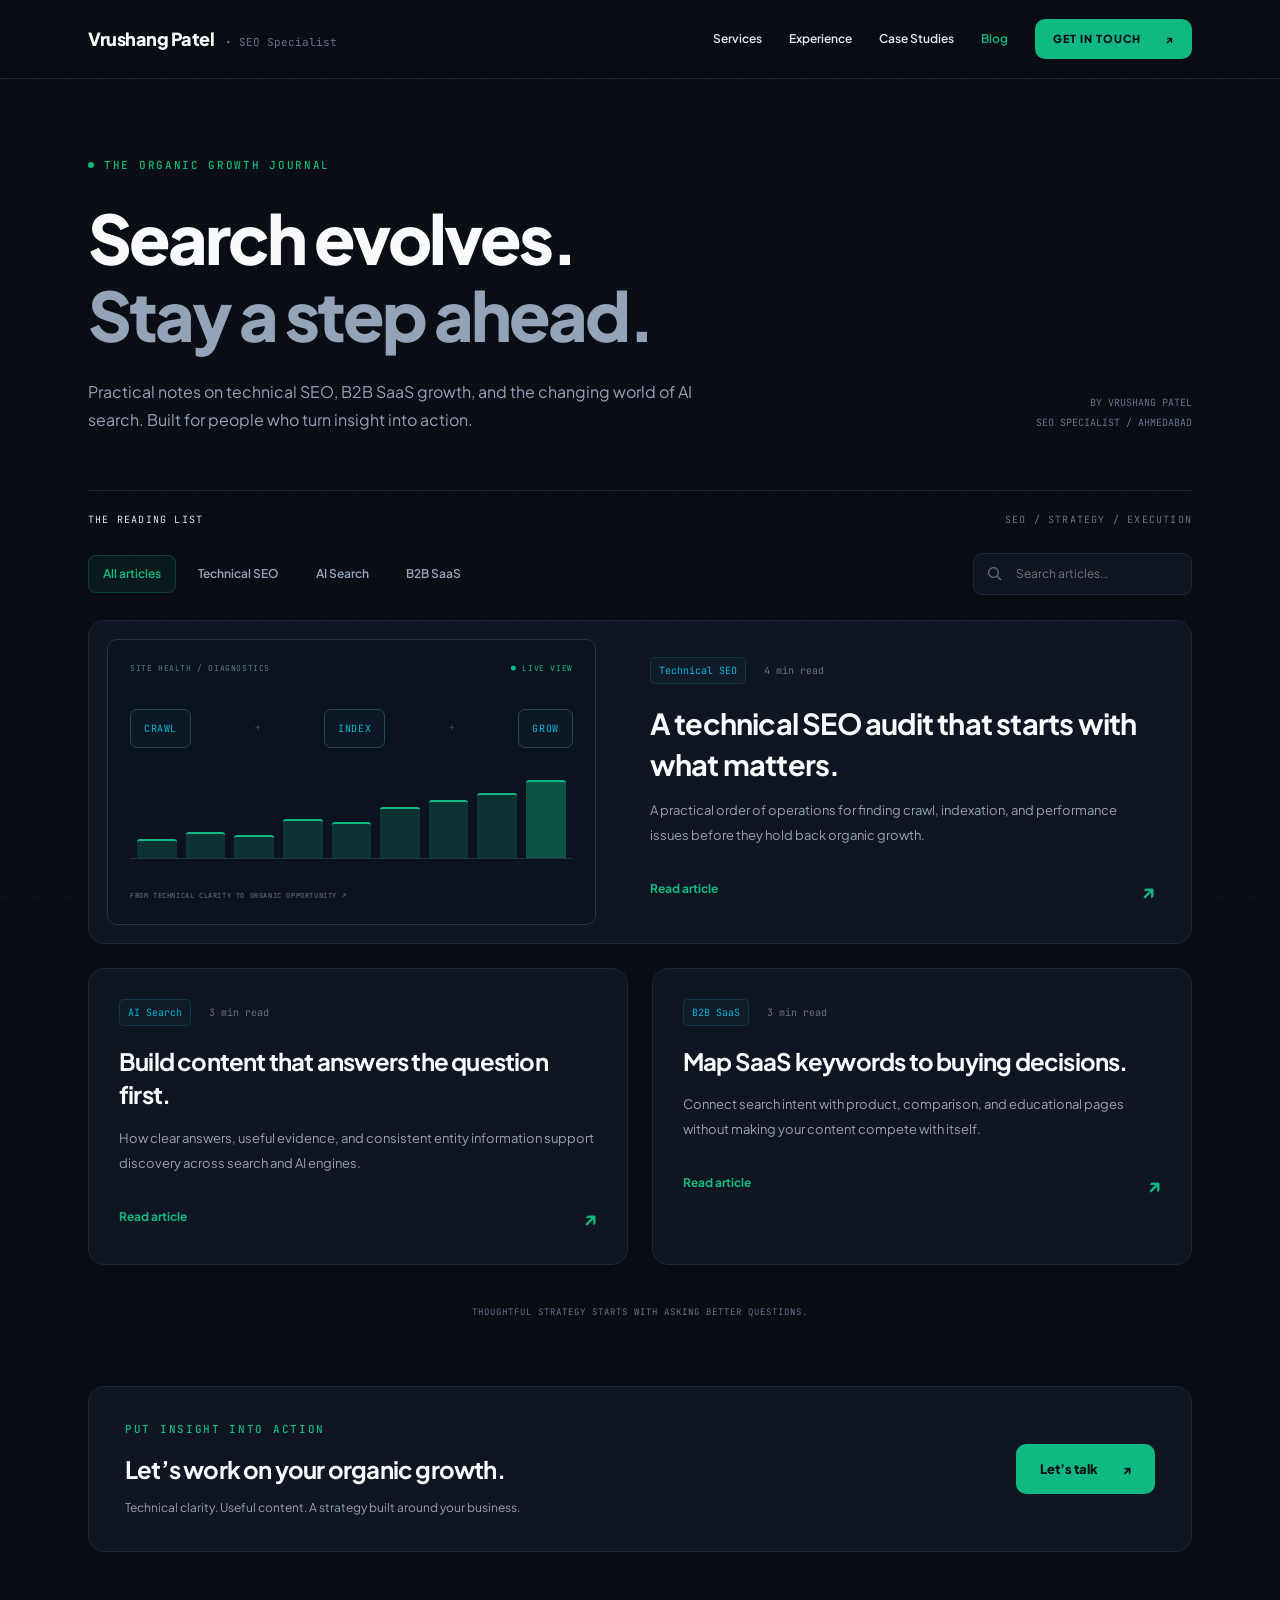
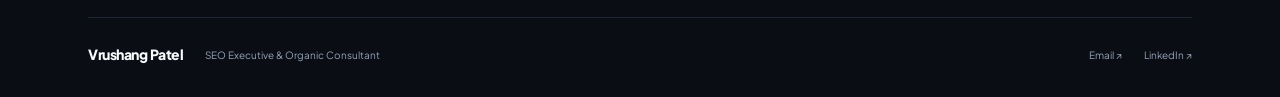
==== blog/index.html @ 7346ffe2 "Add blog section matching the portfolio's dark theme (6af0bf8966bda3c02c899f3e)" ====
<!DOCTYPE html><html lang="en"><head><meta charset="UTF-8"><meta name="viewport" content="width=device-width, initial-scale=1"><title>Blog — SEO &amp; Organic Growth Insights | Vrushang Patel</title><meta name="description" content="Practical articles on technical SEO, B2B SaaS keyword strategy, and AI search by Vrushang Patel."><link rel="preconnect" href="https://fonts.googleapis.com"><link rel="preconnect" href="https://fonts.gstatic.com" crossorigin><link href="https://fonts.googleapis.com/css2?family=Plus+Jakarta+Sans:wght@400;500;600;700;800&family=JetBrains+Mono:wght@400;500&display=swap" rel="stylesheet"><link rel="stylesheet" href="/blog/blog.css"><script src="/blog/blog.js" defer></script></head><body><a class="skip" href="#main">Skip to content</a><header class="site-header"><nav class="wrap nav" aria-label="Main navigation"><a class="brand" href="/">Vrushang Patel <span>• SEO Specialist</span></a><button class="menu-button" aria-expanded="false" aria-controls="nav-links">Menu <span aria-hidden="true">☰</span></button><div id="nav-links" class="nav-links"><a href="/#services">Services</a><a href="/#experience">Experience</a><a href="/#impact">Case Studies</a><a href="/blog/" aria-current="page">Blog</a><a class="button small" href="/#contact">Get in Touch <span aria-hidden="true">↗</span></a></div></nav></header><main id="main"><section class="wrap hero"><p class="eyebrow"><span class="status-dot"></span> THE ORGANIC GROWTH JOURNAL</p><h1>Search evolves.<br><span>Stay a step ahead.</span></h1><div class="hero-bottom"><p>Practical notes on technical SEO, B2B SaaS growth, and the changing world of AI search. Built for people who turn insight into action.</p><span class="mono">BY VRUSHANG PATEL<br>SEO SPECIALIST / AHMEDABAD</span></div></section><section class="wrap articles" aria-label="Blog articles"><div class="section-label"><span>THE READING LIST</span><span>SEO / STRATEGY / EXECUTION</span></div><div class="tools" hidden><div class="filters" role="group" aria-label="Filter by topic"><button class="filter" aria-pressed="true" data-filter="All articles">All articles</button><button class="filter" aria-pressed="false" data-filter="Technical SEO">Technical SEO</button><button class="filter" aria-pressed="false" data-filter="AI Search">AI Search</button><button class="filter" aria-pressed="false" data-filter="B2B SaaS">B2B SaaS</button></div><label class="search"><span class="sr-only">Search articles</span><svg width="18" height="18" viewBox="0 0 24 24" fill="none" stroke="currentColor" stroke-width="1.6" aria-hidden="true"><circle cx="10" cy="10" r="6.5"/><path d="m15 15 5 5"/></svg><input type="search" placeholder="Search articles…" id="search"></label></div><p id="results-status" class="sr-only" role="status" aria-live="polite"></p><div class="post-grid"><article class="post featured" data-category="Technical SEO"><div class="diagram" aria-hidden="true"><div class="diagram-top"><span>SITE HEALTH / DIAGNOSTICS</span><span class="signal">● LIVE VIEW</span></div><div class="diagram-path"><span>CRAWL</span><i>→</i><span>INDEX</span><i>→</i><span>GROW</span></div><div class="chart"><b></b><b></b><b></b><b></b><b></b><b></b><b></b><b></b><b></b></div><div class="diagram-bottom">FROM TECHNICAL CLARITY TO ORGANIC OPPORTUNITY ↗</div></div><div class="post-copy"><div class="post-meta"><span class="tag">Technical SEO</span><span>4 min read</span></div><h2><a href="/blog/technical-seo-audit/">A technical SEO audit that starts with what matters.</a></h2><p>A practical order of operations for finding crawl, indexation, and performance issues before they hold back organic growth.</p><a class="read-link" href="/blog/technical-seo-audit/">Read article <span aria-hidden="true">↗</span></a></div></article><article class="post " data-category="AI Search"><div class="post-copy"><div class="post-meta"><span class="tag">AI Search</span><span>3 min read</span></div><h3><a href="/blog/content-for-ai-search/">Build content that answers the question first.</a></h3><p>How clear answers, useful evidence, and consistent entity information support discovery across search and AI engines.</p><a class="read-link" href="/blog/content-for-ai-search/">Read article <span aria-hidden="true">↗</span></a></div></article><article class="post " data-category="B2B SaaS"><div class="post-copy"><div class="post-meta"><span class="tag">B2B SaaS</span><span>3 min read</span></div><h3><a href="/blog/saas-keyword-mapping/">Map SaaS keywords to buying decisions.</a></h3><p>Connect search intent with product, comparison, and educational pages without making your content compete with itself.</p><a class="read-link" href="/blog/saas-keyword-mapping/">Read article <span aria-hidden="true">↗</span></a></div></article></div><div class="empty" hidden><h2>No articles found.</h2><p>Try a different search or explore another topic.</p><button class="button" id="reset">Show all articles</button></div><p class="end-note mono">THOUGHTFUL STRATEGY STARTS WITH ASKING BETTER QUESTIONS.</p></section></main><section class="wrap contact-panel"><div><p class="eyebrow">PUT INSIGHT INTO ACTION</p><h2>Let’s work on your organic growth.</h2><p>Technical clarity. Useful content. A strategy built around your business.</p></div><a class="button" href="/#contact">Let’s talk <span aria-hidden="true">↗</span></a></section><footer class="wrap footer"><a class="brand" href="/">Vrushang Patel</a><span>SEO Executive &amp; Organic Consultant</span><a href="mailto:vrushangp14@gmail.com">Email ↗</a><a href="https://linkedin.com/in/vrushang-patel-seo-analyst">LinkedIn ↗</a></footer></body></html>
---- blog/blog.css ----
:root{color-scheme:dark;--bg:#0a0d14;--surface:#101522;--border:#1e2638;--text:#e2e8f0;--muted:#94a3b8;--green:#10b981;--cyan:#06b6d4}*{box-sizing:border-box}body{margin:0;background:var(--bg);color:var(--text);font-family:'Plus Jakarta Sans',sans-serif;font-size:15px;line-height:1.7}body:before{content:'';position:fixed;inset:0;z-index:-1;pointer-events:none;background-image:linear-gradient(to right,#ffffff05 1px,transparent 1px),linear-gradient(to bottom,#ffffff05 1px,transparent 1px);background-size:32px 32px}a{color:inherit;text-decoration:none}button,input{font:inherit}button,a,input{ -webkit-tap-highlight-color:transparent}a,button{transition:color .2s,background .2s,border-color .2s}a:hover{color:var(--green)}:focus-visible{outline:2px solid var(--cyan);outline-offset:5px}button{cursor:pointer}.wrap{width:min(1104px,calc(100% - 48px));margin-inline:auto}.site-header{position:sticky;top:0;z-index:10;background:#0a0d14ed;backdrop-filter:blur(14px);border-bottom:1px solid var(--border)}.nav{display:flex;align-items:center;justify-content:space-between;min-height:78px;gap:24px}.brand{font-weight:800;letter-spacing:-.5px;color:#f8fafc;font-size:18px;white-space:nowrap}.brand span{font-family:'JetBrains Mono',monospace;font-size:11px;color:#64748b;font-weight:400;letter-spacing:0;margin-left:8px}.nav-links{display:flex;align-items:center;gap:27px;font-size:12px;font-weight:600}.nav-links [aria-current]{color:var(--green)}.button{display:inline-flex;align-items:center;justify-content:center;gap:24px;padding:13px 23px;border-radius:10px;border:1px solid transparent;background:var(--green);color:var(--bg);font-size:13px;font-weight:800;white-space:nowrap}.button:hover{background:#34d399;color:var(--bg)}.button.small{padding:10px 17px;font-size:11px;text-transform:uppercase;letter-spacing:1px}.menu-button{display:none;border:1px solid var(--border);background:var(--surface);border-radius:8px;color:var(--text);padding:7px 12px}.hero{padding-top:77px;padding-bottom:57px}.eyebrow,.mono,.section-label,.post-meta,.diagram{font-family:'JetBrains Mono',monospace}.eyebrow{color:var(--green);letter-spacing:1.7px;font-size:11px;font-weight:500;display:flex;align-items:center;gap:10px}.status-dot{width:6px;height:6px;background:var(--green);border-radius:50%}h1,h2,h3,p{margin-top:0}.hero h1{font-size:clamp(42px,5.7vw,68px);line-height:1.13;letter-spacing:-3px;color:#f8fafc;margin:24px 0 26px;font-weight:800}.hero h1 span{color:var(--muted)}.hero-bottom{display:flex;justify-content:space-between;align-items:flex-end;gap:40px}.hero-bottom p{max-width:620px;font-size:16px;color:var(--muted);margin:0}.hero-bottom .mono{font-size:10px;text-align:right;line-height:2;color:#64748b;white-space:nowrap}.section-label{border-top:1px solid var(--border);padding-top:20px;display:flex;justify-content:space-between;gap:12px;font-size:10px;letter-spacing:1.2px;color:#64748b}.section-label span:first-child{color:var(--text)}.tools{display:flex;justify-content:space-between;gap:20px;align-items:center;padding:25px 0}.filters{display:flex;flex-wrap:wrap;gap:7px}.filter{padding:8px 14px;border:1px solid transparent;background:transparent;border-radius:8px;color:var(--muted);font-size:12px;font-weight:600}.filter:hover{color:#f8fafc;border-color:var(--border)}.filter[aria-pressed=true]{background:#10b98112;border-color:#10b98140;color:var(--green)}.search{display:flex;align-items:center;gap:10px;background:var(--surface);border:1px solid var(--border);border-radius:9px;padding:9px 12px;color:#64748b}.search input{color:var(--text);font-size:12px;border:0;outline:none;background:transparent;min-width:0;width:165px}.search:focus-within{outline:2px solid var(--cyan);outline-offset:2px}.post-grid{display:grid;grid-template-columns:1fr 1fr;gap:24px}.post{border:1px solid var(--border);border-radius:16px;background:var(--surface);overflow:hidden;transition:border-color .2s}.post:hover{border-color:#40506b}.post-copy{padding:30px}.post-meta{display:flex;align-items:center;gap:18px;font-size:10px;color:#64748b}.tag{color:var(--cyan);border:1px solid #06b6d430;background:#06b6d40a;border-radius:5px;padding:4px 8px}.post h2,.post h3{color:#f8fafc;letter-spacing:-.8px;line-height:1.4;margin:19px 0 14px;font-size:24px;font-weight:700}.post p{color:var(--muted);font-size:13px;line-height:1.9;margin-bottom:25px}.read-link{color:var(--green);font-size:12px;font-weight:700;display:flex;justify-content:space-between;align-items:center;gap:20px}.read-link span{font-size:20px}.featured{grid-column:1/-1;display:grid;grid-template-columns:1fr 1.1fr}.featured .post-copy{padding:36px}.featured h2{font-size:29px}.diagram{margin:18px;background:#0c1320;border:1px solid #253346;border-radius:10px;padding:22px;display:flex;flex-direction:column;justify-content:space-between;font-size:8px;letter-spacing:.6px;overflow:hidden;min-height:280px}.diagram-top{display:flex;justify-content:space-between;gap:10px;color:#64748b}.signal{color:var(--green)}.diagram-path{display:flex;justify-content:space-between;align-items:center;gap:7px;margin-top:22px}.diagram-path span{padding:10px 13px;border:1px solid #2b4350;border-radius:7px;color:var(--cyan);background:#06b6d408;font-size:10px}.diagram-path i{font-style:normal;color:#475569}.chart{height:85px;border-bottom:1px solid #233245;display:flex;gap:9px;align-items:flex-end;padding:0 7px;margin-top:15px}.chart b{flex:1;height:22%;background:#10b98130;border-top:2px solid var(--green);border-radius:3px 3px 0 0}.chart b:nth-child(2){height:31%}.chart b:nth-child(3){height:27%}.chart b:nth-child(4){height:46%}.chart b:nth-child(5){height:42%}.chart b:nth-child(6){height:60%}.chart b:nth-child(7){height:69%}.chart b:nth-child(8){height:77%}.chart b:nth-child(9){height:92%;background:#10b98160}.diagram-bottom{margin-top:20px;color:#64748b;font-size:7px}.end-note{text-align:center;color:#64748b;font-size:9px;letter-spacing:1px;margin:40px 0 65px}.contact-panel{border:1px solid var(--border);background:var(--surface);border-radius:16px;padding:33px 36px;display:flex;align-items:center;justify-content:space-between;gap:25px;margin-bottom:65px}.contact-panel h2{font-size:24px;letter-spacing:-.8px;color:#f8fafc;margin-bottom:8px}.contact-panel p:last-child{font-size:12px;color:var(--muted);margin-bottom:0}.footer{display:flex;gap:22px;align-items:center;border-top:1px solid var(--border);padding-top:25px;padding-bottom:30px;font-size:10px;color:var(--muted)}.footer .brand{font-size:14px}.footer span{margin-right:auto}.empty{text-align:center;padding:70px 20px;border:1px dashed var(--border);border-radius:16px}.empty p{color:var(--muted)}[hidden]{display:none!important}.sr-only{position:absolute;width:1px;height:1px;padding:0;margin:-1px;overflow:hidden;clip:rect(0,0,0,0);white-space:nowrap;border:0}.skip{position:fixed;top:-100px;left:15px;z-index:30;background:var(--green);color:var(--bg);padding:12px}.skip:focus{top:10px}.article-page{max-width:780px;padding-top:48px;padding-bottom:65px}.back-link{color:var(--muted);font-size:12px}.article-header{padding:36px 0;border-bottom:1px solid var(--border)}.article-header h1{font-size:clamp(34px,4.7vw,52px);line-height:1.2;letter-spacing:-1.8px;color:#f8fafc;margin:22px 0}.article-deck{font-size:18px;color:var(--muted)}.byline{display:flex;align-items:center;gap:12px;font-size:12px}.byline span:not(.avatar){color:var(--muted);font-size:11px}.avatar{border-radius:50%;background:#10b98115;color:var(--green);border:1px solid #10b98140;width:40px;height:40px;display:grid;place-items:center;font-size:12px;font-weight:800}.prose{max-width:680px;margin:38px auto 45px}.prose section{margin-bottom:33px}.prose h2{font-size:22px;color:#f8fafc;letter-spacing:-.5px;margin-bottom:12px}.prose p{color:#a8b6ca;font-size:15px;line-height:1.95}.related{border-top:1px solid var(--border);padding-top:25px}.related>a{display:flex;justify-content:space-between;gap:20px;padding:15px 0;border-bottom:1px solid var(--border);font-size:14px}@media(min-width:761px){.post{animation:appear .55s both}.post:nth-child(2){animation-delay:.08s}.post:nth-child(3){animation-delay:.16s}}@keyframes appear{from{opacity:0;transform:translateY(10px)}to{opacity:1;transform:translateY(0)}}@media(max-width:1000px){.brand span{display:none}.nav-links{gap:20px}}@media(max-width:760px){.wrap{width:calc(100% - 36px)}.nav{min-height:68px;flex-wrap:wrap;gap:0}.menu-button{display:block}.nav-links{display:none;width:100%;padding:12px 0 20px;align-items:stretch;gap:16px;flex-direction:column}.nav-links.open{display:flex}.hero{padding-top:48px;padding-bottom:35px}.hero h1{letter-spacing:-1.8px}.hero-bottom{display:block}.hero-bottom .mono{display:none}.hero-bottom p{font-size:14px}.tools{align-items:stretch;flex-direction:column;gap:15px}.filter{font-size:11px;padding:8px 10px}.search input{width:100%}.section-label{font-size:8px}.section-label span:last-child{display:none}.post-grid{grid-template-columns:1fr}.featured{display:flex;flex-direction:column}.featured .post-copy,.post-copy{padding:24px}.featured h2{font-size:25px}.diagram{min-height:250px;margin:14px 14px 0}.post h3{font-size:23px}.contact-panel{padding:25px;align-items:flex-start;flex-direction:column;margin-bottom:35px}.contact-panel h2{font-size:22px}.footer{flex-wrap:wrap;gap:12px 22px}.footer span{width:100%;order:3}.end-note{font-size:8px;margin:30px 0 40px}.article-page{padding-top:30px}.article-deck{font-size:16px}.prose p{font-size:14px}}@media(prefers-reduced-motion:reduce){*,*:before,*:after{animation:none!important;transition:none!important}}
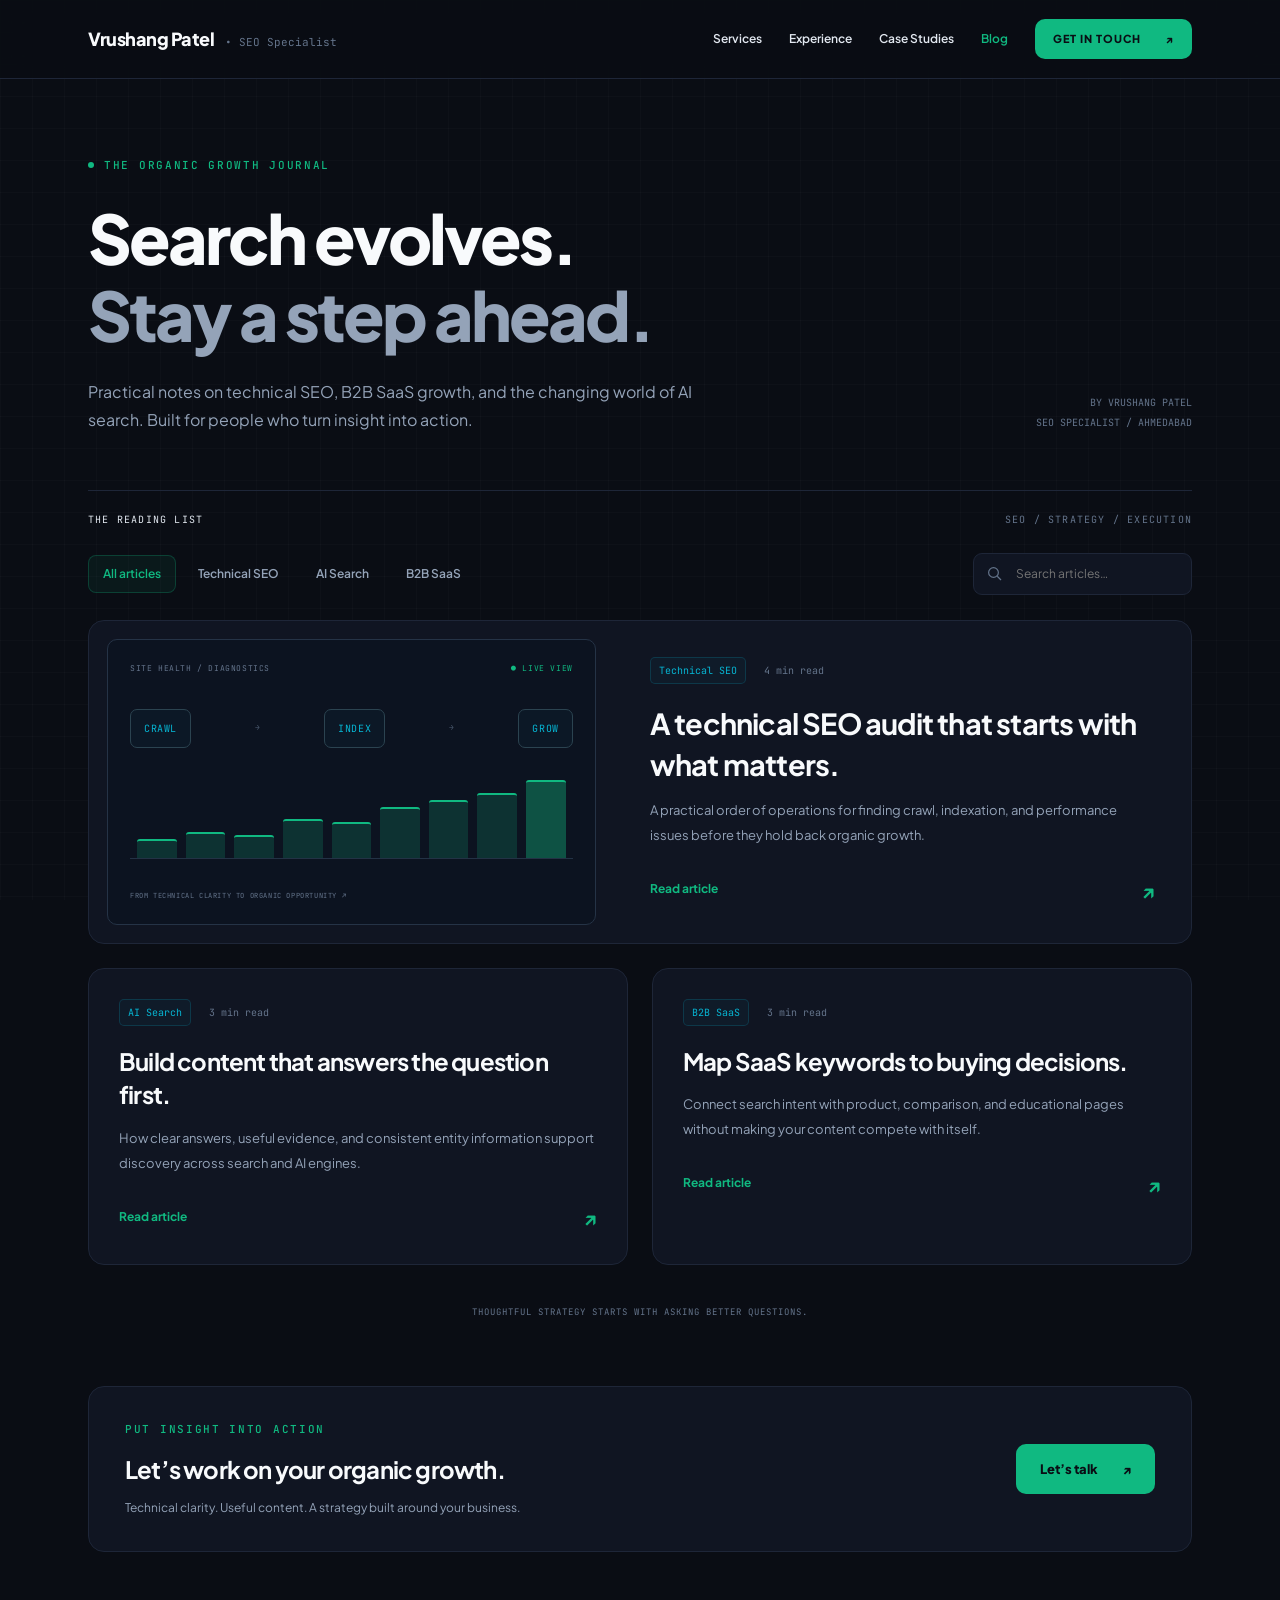
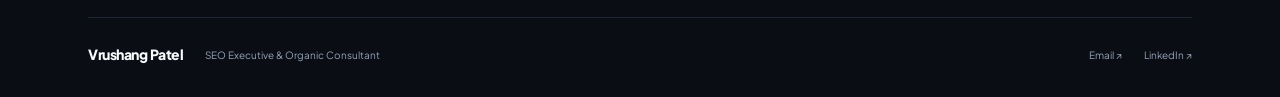
==== commit b473b200: "Add Google Tag Manager script to the head of all pages (6af0c375bd5c90f2a89def51)" ====
--- a/blog/index.html
+++ b/blog/index.html
@@ -1 +1,8 @@
-<!DOCTYPE html><html lang="en"><head><meta charset="UTF-8"><meta name="viewport" content="width=device-width, initial-scale=1"><title>Blog — SEO &amp; Organic Growth Insights | Vrushang Patel</title><meta name="description" content="Practical articles on technical SEO, B2B SaaS keyword strategy, and AI search by Vrushang Patel."><link rel="preconnect" href="https://fonts.googleapis.com"><link rel="preconnect" href="https://fonts.gstatic.com" crossorigin><link href="https://fonts.googleapis.com/css2?family=Plus+Jakarta+Sans:wght@400;500;600;700;800&family=JetBrains+Mono:wght@400;500&display=swap" rel="stylesheet"><link rel="stylesheet" href="/blog/blog.css"><script src="/blog/blog.js" defer></script></head><body><a class="skip" href="#main">Skip to content</a><header class="site-header"><nav class="wrap nav" aria-label="Main navigation"><a class="brand" href="/">Vrushang Patel <span>• SEO Specialist</span></a><button class="menu-button" aria-expanded="false" aria-controls="nav-links">Menu <span aria-hidden="true">☰</span></button><div id="nav-links" class="nav-links"><a href="/#services">Services</a><a href="/#experience">Experience</a><a href="/#impact">Case Studies</a><a href="/blog/" aria-current="page">Blog</a><a class="button small" href="/#contact">Get in Touch <span aria-hidden="true">↗</span></a></div></nav></header><main id="main"><section class="wrap hero"><p class="eyebrow"><span class="status-dot"></span> THE ORGANIC GROWTH JOURNAL</p><h1>Search evolves.<br><span>Stay a step ahead.</span></h1><div class="hero-bottom"><p>Practical notes on technical SEO, B2B SaaS growth, and the changing world of AI search. Built for people who turn insight into action.</p><span class="mono">BY VRUSHANG PATEL<br>SEO SPECIALIST / AHMEDABAD</span></div></section><section class="wrap articles" aria-label="Blog articles"><div class="section-label"><span>THE READING LIST</span><span>SEO / STRATEGY / EXECUTION</span></div><div class="tools" hidden><div class="filters" role="group" aria-label="Filter by topic"><button class="filter" aria-pressed="true" data-filter="All articles">All articles</button><button class="filter" aria-pressed="false" data-filter="Technical SEO">Technical SEO</button><button class="filter" aria-pressed="false" data-filter="AI Search">AI Search</button><button class="filter" aria-pressed="false" data-filter="B2B SaaS">B2B SaaS</button></div><label class="search"><span class="sr-only">Search articles</span><svg width="18" height="18" viewBox="0 0 24 24" fill="none" stroke="currentColor" stroke-width="1.6" aria-hidden="true"><circle cx="10" cy="10" r="6.5"/><path d="m15 15 5 5"/></svg><input type="search" placeholder="Search articles…" id="search"></label></div><p id="results-status" class="sr-only" role="status" aria-live="polite"></p><div class="post-grid"><article class="post featured" data-category="Technical SEO"><div class="diagram" aria-hidden="true"><div class="diagram-top"><span>SITE HEALTH / DIAGNOSTICS</span><span class="signal">● LIVE VIEW</span></div><div class="diagram-path"><span>CRAWL</span><i>→</i><span>INDEX</span><i>→</i><span>GROW</span></div><div class="chart"><b></b><b></b><b></b><b></b><b></b><b></b><b></b><b></b><b></b></div><div class="diagram-bottom">FROM TECHNICAL CLARITY TO ORGANIC OPPORTUNITY ↗</div></div><div class="post-copy"><div class="post-meta"><span class="tag">Technical SEO</span><span>4 min read</span></div><h2><a href="/blog/technical-seo-audit/">A technical SEO audit that starts with what matters.</a></h2><p>A practical order of operations for finding crawl, indexation, and performance issues before they hold back organic growth.</p><a class="read-link" href="/blog/technical-seo-audit/">Read article <span aria-hidden="true">↗</span></a></div></article><article class="post " data-category="AI Search"><div class="post-copy"><div class="post-meta"><span class="tag">AI Search</span><span>3 min read</span></div><h3><a href="/blog/content-for-ai-search/">Build content that answers the question first.</a></h3><p>How clear answers, useful evidence, and consistent entity information support discovery across search and AI engines.</p><a class="read-link" href="/blog/content-for-ai-search/">Read article <span aria-hidden="true">↗</span></a></div></article><article class="post " data-category="B2B SaaS"><div class="post-copy"><div class="post-meta"><span class="tag">B2B SaaS</span><span>3 min read</span></div><h3><a href="/blog/saas-keyword-mapping/">Map SaaS keywords to buying decisions.</a></h3><p>Connect search intent with product, comparison, and educational pages without making your content compete with itself.</p><a class="read-link" href="/blog/saas-keyword-mapping/">Read article <span aria-hidden="true">↗</span></a></div></article></div><div class="empty" hidden><h2>No articles found.</h2><p>Try a different search or explore another topic.</p><button class="button" id="reset">Show all articles</button></div><p class="end-note mono">THOUGHTFUL STRATEGY STARTS WITH ASKING BETTER QUESTIONS.</p></section></main><section class="wrap contact-panel"><div><p class="eyebrow">PUT INSIGHT INTO ACTION</p><h2>Let’s work on your organic growth.</h2><p>Technical clarity. Useful content. A strategy built around your business.</p></div><a class="button" href="/#contact">Let’s talk <span aria-hidden="true">↗</span></a></section><footer class="wrap footer"><a class="brand" href="/">Vrushang Patel</a><span>SEO Executive &amp; Organic Consultant</span><a href="mailto:vrushangp14@gmail.com">Email ↗</a><a href="https://linkedin.com/in/vrushang-patel-seo-analyst">LinkedIn ↗</a></footer></body></html>+<!DOCTYPE html><html lang="en"><head>
+<script async src="https://www.googletagmanager.com/gtm.js?id=GTM-WH8M4TV7"></script>
+<script>
+  window.dataLayer = window.dataLayer || [];
+  function gtag(){dataLayer.push(arguments);}
+  gtag('js', new Date());
+</script>
+<meta charset="UTF-8"><meta name="viewport" content="width=device-width, initial-scale=1"><title>Blog — SEO &amp; Organic Growth Insights | Vrushang Patel</title><meta name="description" content="Practical articles on technical SEO, B2B SaaS keyword strategy, and AI search by Vrushang Patel."><link rel="preconnect" href="https://fonts.googleapis.com"><link rel="preconnect" href="https://fonts.gstatic.com" crossorigin><link href="https://fonts.googleapis.com/css2?family=Plus+Jakarta+Sans:wght@400;500;600;700;800&family=JetBrains+Mono:wght@400;500&display=swap" rel="stylesheet"><link rel="stylesheet" href="/blog/blog.css"><script src="/blog/blog.js" defer></script></head><body><a class="skip" href="#main">Skip to content</a><header class="site-header"><nav class="wrap nav" aria-label="Main navigation"><a class="brand" href="/">Vrushang Patel <span>• SEO Specialist</span></a><button class="menu-button" aria-expanded="false" aria-controls="nav-links">Menu <span aria-hidden="true">☰</span></button><div id="nav-links" class="nav-links"><a href="/#services">Services</a><a href="/#experience">Experience</a><a href="/#impact">Case Studies</a><a href="/blog/" aria-current="page">Blog</a><a class="button small" href="/#contact">Get in Touch <span aria-hidden="true">↗</span></a></div></nav></header><main id="main"><section class="wrap hero"><p class="eyebrow"><span class="status-dot"></span> THE ORGANIC GROWTH JOURNAL</p><h1>Search evolves.<br><span>Stay a step ahead.</span></h1><div class="hero-bottom"><p>Practical notes on technical SEO, B2B SaaS growth, and the changing world of AI search. Built for people who turn insight into action.</p><span class="mono">BY VRUSHANG PATEL<br>SEO SPECIALIST / AHMEDABAD</span></div></section><section class="wrap articles" aria-label="Blog articles"><div class="section-label"><span>THE READING LIST</span><span>SEO / STRATEGY / EXECUTION</span></div><div class="tools" hidden><div class="filters" role="group" aria-label="Filter by topic"><button class="filter" aria-pressed="true" data-filter="All articles">All articles</button><button class="filter" aria-pressed="false" data-filter="Technical SEO">Technical SEO</button><button class="filter" aria-pressed="false" data-filter="AI Search">AI Search</button><button class="filter" aria-pressed="false" data-filter="B2B SaaS">B2B SaaS</button></div><label class="search"><span class="sr-only">Search articles</span><svg width="18" height="18" viewBox="0 0 24 24" fill="none" stroke="currentColor" stroke-width="1.6" aria-hidden="true"><circle cx="10" cy="10" r="6.5"/><path d="m15 15 5 5"/></svg><input type="search" placeholder="Search articles…" id="search"></label></div><p id="results-status" class="sr-only" role="status" aria-live="polite"></p><div class="post-grid"><article class="post featured" data-category="Technical SEO"><div class="diagram" aria-hidden="true"><div class="diagram-top"><span>SITE HEALTH / DIAGNOSTICS</span><span class="signal">● LIVE VIEW</span></div><div class="diagram-path"><span>CRAWL</span><i>→</i><span>INDEX</span><i>→</i><span>GROW</span></div><div class="chart"><b></b><b></b><b></b><b></b><b></b><b></b><b></b><b></b><b></b></div><div class="diagram-bottom">FROM TECHNICAL CLARITY TO ORGANIC OPPORTUNITY ↗</div></div><div class="post-copy"><div class="post-meta"><span class="tag">Technical SEO</span><span>4 min read</span></div><h2><a href="/blog/technical-seo-audit/">A technical SEO audit that starts with what matters.</a></h2><p>A practical order of operations for finding crawl, indexation, and performance issues before they hold back organic growth.</p><a class="read-link" href="/blog/technical-seo-audit/">Read article <span aria-hidden="true">↗</span></a></div></article><article class="post " data-category="AI Search"><div class="post-copy"><div class="post-meta"><span class="tag">AI Search</span><span>3 min read</span></div><h3><a href="/blog/content-for-ai-search/">Build content that answers the question first.</a></h3><p>How clear answers, useful evidence, and consistent entity information support discovery across search and AI engines.</p><a class="read-link" href="/blog/content-for-ai-search/">Read article <span aria-hidden="true">↗</span></a></div></article><article class="post " data-category="B2B SaaS"><div class="post-copy"><div class="post-meta"><span class="tag">B2B SaaS</span><span>3 min read</span></div><h3><a href="/blog/saas-keyword-mapping/">Map SaaS keywords to buying decisions.</a></h3><p>Connect search intent with product, comparison, and educational pages without making your content compete with itself.</p><a class="read-link" href="/blog/saas-keyword-mapping/">Read article <span aria-hidden="true">↗</span></a></div></article></div><div class="empty" hidden><h2>No articles found.</h2><p>Try a different search or explore another topic.</p><button class="button" id="reset">Show all articles</button></div><p class="end-note mono">THOUGHTFUL STRATEGY STARTS WITH ASKING BETTER QUESTIONS.</p></section></main><section class="wrap contact-panel"><div><p class="eyebrow">PUT INSIGHT INTO ACTION</p><h2>Let’s work on your organic growth.</h2><p>Technical clarity. Useful content. A strategy built around your business.</p></div><a class="button" href="/#contact">Let’s talk <span aria-hidden="true">↗</span></a></section><footer class="wrap footer"><a class="brand" href="/">Vrushang Patel</a><span>SEO Executive &amp; Organic Consultant</span><a href="mailto:vrushangp14@gmail.com">Email ↗</a><a href="https://linkedin.com/in/vrushang-patel-seo-analyst">LinkedIn ↗</a></footer></body></html>
